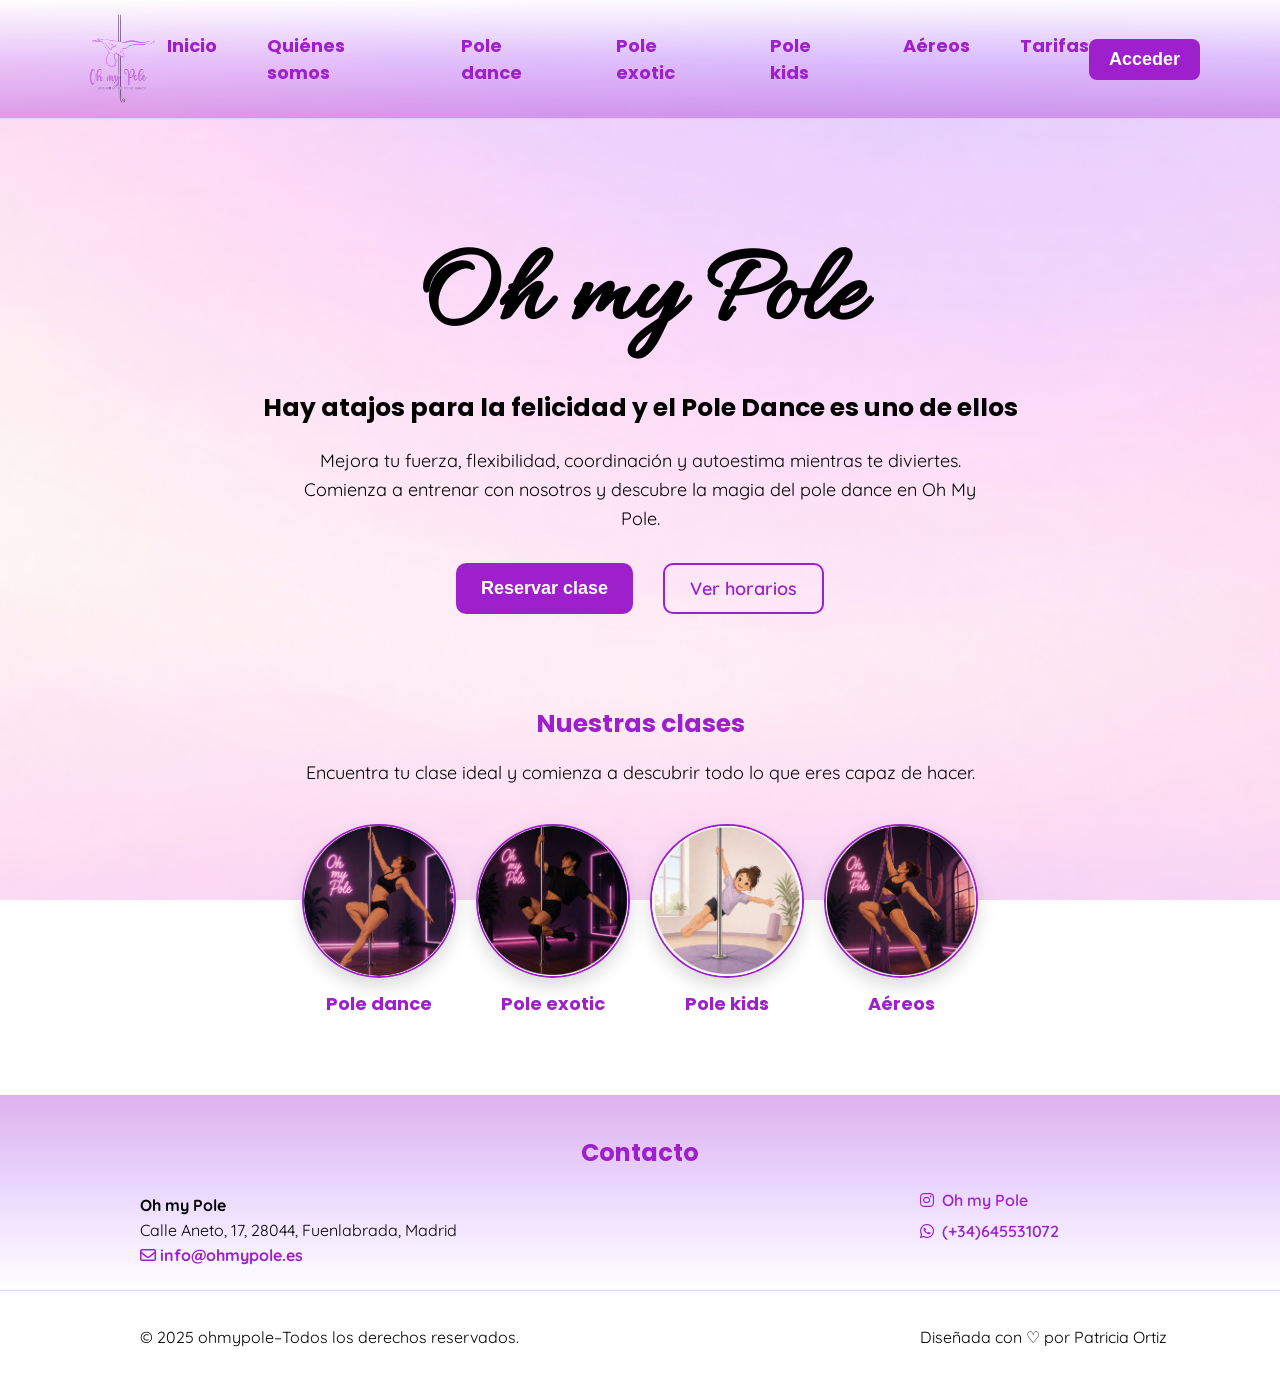
==== index.html @ c87932d9 "Add files via upload" ====
<!DOCTYPE html>
<html lang="es">

<head>
    <meta charset="UTF-8">
    <meta name="viewport" content="width=device-width, initial-scale=1.0">
    <link rel="stylesheet" href="css/style.css">
    <link rel="preconnect" href="https://fonts.googleapis.com">
    <link rel="preconnect" href="https://fonts.gstatic.com" crossorigin>
    <link
        href="https://fonts.googleapis.com/css2?family=Allura&family=Poppins:ital,wght@0,100;0,200;0,300;0,400;0,500;0,600;0,700;0,800;0,900;1,100;1,200;1,300;1,400;1,500;1,600;1,700;1,800;1,900&family=Quicksand:wght@300..700&display=swap"
        rel="stylesheet">
    <link rel="stylesheet" href="https://cdnjs.cloudflare.com/ajax/libs/font-awesome/6.5.0/css/all.min.css">
    <title>Inicio | Oh my Pole</title>
</head>

<body>
    <header>
        <nav class="navbar">
            <a href="index.html" class="ohmypole-logo">
                <img src="./assets/images/ohmypole-logo.png" alt="Oh my pole">
            </a>
            <ul class="menu">
                <li><a href="./index.html">Inicio</a></li>
                <li><a href="./views/quienessomos.html">Quiénes somos</a></li>
                <li><a href="./views/poledance.html">Pole dance</a></li>
                <li><a href="./views/poleexotic.html">Pole exotic</a></li>
                <li><a href="./views/polekids.html">Pole kids</a></li>
                <li><a href="./views/aereos.html">Aéreos</a></li>
                <li><a href="./views/tarifas.html">Tarifas</a></li>
            </ul>
            <Button class="acceder">Acceder</Button>
            <button class="hamburger" id="hamburger">
                <span></span>
                <span></span>
                <span></span>
            </button>
        </nav>
    </header>
    <main>
        <section class="hero">
            <h1>Oh my Pole</h1>
            <h2>Hay atajos para la felicidad y el Pole Dance es uno de ellos</h2>
            <p>Mejora tu fuerza, flexibilidad, coordinación y autoestima mientras te diviertes. Comienza a entrenar con
                nosotros y descubre la magia del pole dance en Oh My Pole.</p>
            <div class="botones-hero">
                <button class="btn-reservar"> Reservar clase</button>
                <a href="./views/tarifas.html#horario-section" class="btn-horarios">Ver horarios</a>
            </div>
        </section>
        <section class="clases">
            <h2>Nuestras clases</h2>
            <p>Encuentra tu clase ideal y comienza a descubrir todo lo que eres capaz de hacer.</p>
            <div class="clases-container">
                <div class="clase">
                    <a href="./views/poledance.html">
                        <div class="circulo">
                            <img src="./assets/images/dibujopoledance.png"
                                alt="Dibujo de una chica haciendo pole dance">
                        </div>
                    </a>
                    <h3>Pole dance</h3>
                </div>
                <div class="clase">
                    <a href="./views/poleexotic.html">
                        <div class="circulo">
                            <img src="./assets/images/dibujopoleexotic.png"
                                alt="Dibujo de un chico haciendo pole exotic">
                        </div>
                    </a>
                    <h3>Pole exotic</h3>
                </div>
                <div class="clase">
                    <a href="./views/polekids.html">
                        <div class="circulo">
                            <img src="./assets/images/dibujopolekids.png"
                                alt="Dibujo de una niña en clase de pole kids">
                        </div>
                    </a>
                    <h3>Pole kids</h3>
                </div>
                <div class="clase">
                    <a href="./views/aereos.html">
                        <div class="circulo">
                            <img src="./assets/images/dibujoaereos.png" alt="Dibujo de una chica haciendo aéreos">
                        </div>
                    </a>
                    <h3>Aéreos</h3>
                </div>
            </div>
        </section>
    </main>
    <section class="contacto">
        <h2>Contacto</h2>
        <div class="contacto-container">
            <div class="info-contacto">
                <p><strong>Oh my Pole</strong></p>
                <p>Calle Aneto, 17, 28044, Fuenlabrada, Madrid</p>
                <p>
                    <a href="mailto:info@ohmypole.es">
                        <i class="fa-regular fa-envelope"></i>
                        <strong>info@ohmypole.es</strong>
                    </a>
                </p>
            </div>
            <div class="redes">
                <a href="https://www.instagram.com/oh_my_pole_studio?igsh=c2FpZm5iMXFoYXc3">
                    <i class="fa-brands fa-instagram"></i>
                    Oh my Pole
                </a>
                <p>
                    <a href="https://wa.me/34645531072" target="_blank">
                        <i class="fa-brands fa-whatsapp"></i>
                        (+34)645531072
                    </a>
                </p>
            </div>
        </div>
    </section>
    <footer class="footer">
        <div class="footer-container">
            <p>© 2025 ohmypole–Todos los derechos reservados.</p>
            <p>Diseñada con ♡ por Patricia Ortiz</p>
        </div>
    </footer>
    <script src="../js/scripts.js"></script>
</body>

</html>
---- css/style.css ----
body {
    background-image: url(../assets/images/fondoweb3.png);
    background-size: cover;
    background-position: center;
    background-repeat: no-repeat;
    background-attachment: fixed;
    font-family: "Quicksand";
    margin: 0;
    overflow-x: hidden;
    min-height: 100vh;
    display: flex;
    flex-direction: column;

}


.ohmypole-logo img {
    height: 90px;
}

a.ohmypole-logo {
    display: flex;
    align-items: center;
    text-decoration: none;
}

.navbar {
    display: flex;
    justify-content: space-between;
    align-items: center;
    padding: 14px 80px;
    font-family: Poppins;
    background: linear-gradient(180deg,
            rgba(255, 255, 255, 0.95) 0%,
            rgba(210, 170, 255, 0.45) 50%,
            rgba(158, 31, 204, 0.35) 100%);
    border-bottom: 1px solid rgba(150, 100, 255, 0.3);
    position: relative;
}

.menu {
    list-style: none;
    display: flex;
    gap: 50px;
    flex: 1;
    justify-content: center;
    margin: 0;
    padding: 0;
}

.menu li {
    cursor: pointer;
    font-size: 18px;
    font-weight: bold;
    color: #9e1fcc;
}

.menu li a {
    text-decoration: none;
    color: inherit;
}

.acceder {
    background: #9e1fcc;
    color: white;
    border: none;
    padding: 10px 20px;
    border-radius: 8px;
    cursor: pointer;
    font-weight: bold;
    font-size: 18px;
}

main {
    flex: 1;
}

.hero {
    text-align: center;
    padding: 10px 20px;
    max-width: 800px;
    margin: auto;
    margin-top: 10px;
}

.hero h1 {
    font-size: 110px;
    margin-bottom: 20px;
    font-family: allura;
}

.hero h2 {
    font-size: 25px;
    margin-bottom: 20px;
    font-family: Poppins;
}

.hero p {
    font-size: 18px;
    line-height: 1.6;
    margin-bottom: 30px;
    max-width: 700px;
    margin-left: auto;
    margin-right: auto;
}

.botones-hero {
    display: flex;
    justify-content: center;
    gap: 30px;
}

.btn-reservar {
    background: #9e1fcc;
    color: white;
    border: none;
    padding: 12px 25px;
    border-radius: 10px;
    cursor: pointer;
    font-weight: 600;
    font-size: 18px;
    transition: 0.3s;
}

.btn-horarios {
    background: transparent;
    border: 2px solid #9e1fcc;
    color: #9e1fcc;
    padding: 12px 25px;
    border-radius: 10px;
    cursor: pointer;
    font-weight: 600;
    font-size: 18px;
    transition: 0.3s;
    text-decoration: none;
    display: inline-block;
}

.btn-horarios:hover {
    background: #9e1fcc;
    color: white;
}

.clases {
    text-align: center;
    padding: 60px 20px;
}

.clases h2 {
    font-size: 25px;
    color: #9e1fcc;
    margin-bottom: 10px;
    font-family: poppins;
}

.clases p {
    font-size: 18px;
    margin-bottom: 40px;
}

.clases-container {
    display: flex;
    justify-content: center;
    gap: 20px;
    margin-top: 20px;
    align-items: center;
    flex-wrap: wrap;
}

.circulo {
    width: 150px;
    height: 150px;
    border-radius: 50%;
    overflow: hidden;
    margin: auto;
    border: 2px solid #9e1fcc;
    box-shadow: 0 8px 18px rgba(0, 0, 0, 0.15);
    transition: 0.3s;
    cursor: pointer;
}

.circulo img {
    width: 100%;
    height: 100%;
    object-fit: cover;
    display: block;
}

.circulo:hover {
    transform: scale(1.20);
}

.clase h3 {
    margin-top: 12px;
    font-size: 18px;
    color: #9e1fcc;
    font-family: poppins;
}

.clase {
    text-align: center;
    display: flex;
    flex-direction: column;
    align-items: center;
}

.clase a {
    display: block;
    text-decoration: none;
}

.contacto {
    padding: 20px 60px;
    text-align: center;

    background: linear-gradient(0deg,
            rgba(255, 255, 255, 0.95) 0%,
            rgba(210, 170, 255, 0.45) 50%,
            rgba(158, 31, 204, 0.35) 100%);
}

.contacto h2 {
    font-family: poppins;
    color: #9e1fcc;
}

.contacto-container {
    display: flex;
    justify-content: space-between;
    margin: auto;
    max-width: 1000px;
}

.contacto-container p {
    margin: 5px 0;
    font-size: 16px;
}

.info-contacto {
    text-align: left;
}

.info-contacto a {
    color: #9e1fcc;
    text-decoration: none;
}

.redes a {
    display: flex;
    align-items: center;
    gap: 8px;
    text-decoration: none;
    color: #9e1fcc;
    font-weight: 600;
}

.redes {
    display: flex;
    flex-direction: column;
    align-items: flex-start;
    gap: 6px;
    width: 220px;
}

.footer {
    padding: 20px 60px;
    border-top: 1px solid rgba(150, 100, 255, 0.3);
    background-color: white;
}

.footer-container {
    display: flex;
    justify-content: space-between;
    margin: auto;
    max-width: 1000px;
}

.footer-container p:last-child {
    text-align: left;
    white-space: nowrap;
    width: 220px;
}

.somos {
    text-align: justify;
    padding: 30px 20px;
    max-width: 800px;
    margin: auto;
    margin-top: 0px;
    line-height: 1.5;
}

.somos+.somos {
    padding-top: 0;
}

.somos h2 {
    font-size: 25px;
    color: #9e1fcc;
    margin-bottom: 10px;
    font-family: poppins;
}

.profes-container {
    display: flex;
    justify-content: center;
    gap: 30px;
    margin-top: 30px;
    flex-wrap: wrap;
}

.profe {
    width: 180px;
    text-align: center;
}

.profe h3 {
    margin-top: 15px;
    font-size: 18px;
}

.profe h4 {
    font-size: 14px;
    font-weight: 400;
    margin-top: 5px;
}

.opiniones h3 {
    font-size: 25px;
    color: #9e1fcc;
    font-family: poppins;
    max-width: 800px;
    margin: auto;
    margin-bottom: 20px;
    margin-top: -30px;
}

.opiniones {
    max-width: 1000px;
    margin: auto;
    padding: 30px 20px;
}

.poledance {
    text-align: justify;
    padding: 50px 20px 30px 20px;
    max-width: 800px;
    margin: auto;
    line-height: 1.5;
}

.poledance h2 {
    font-size: 25px;
    color: #9e1fcc;
    margin-top: 0;
    margin-bottom: 10px;
    font-family: poppins;
}

.poleexotic {
    text-align: justify;
    padding: 50px 20px 30px 20px;
    max-width: 800px;
    margin: auto;
    line-height: 1.5;
}

.poleexotic h2 {
    font-size: 25px;
    color: #9e1fcc;
    margin-top: 0;
    margin-bottom: 10px;
    font-family: poppins;
}

.polekids {
    text-align: justify;
    padding: 50px 20px 30px 20px;
    max-width: 800px;
    margin: auto;
    line-height: 1.5;
}

.polekids h2 {
    font-size: 25px;
    color: #9e1fcc;
    margin-top: 0;
    margin-bottom: 10px;
    font-family: poppins;
}

.aereos {
    text-align: justify;
    padding: 50px 20px 30px 20px;
    max-width: 800px;
    margin: auto;
    line-height: 1.5;
}

.aereos h2 {
    font-size: 25px;
    color: #9e1fcc;
    margin-top: 0;
    margin-bottom: 10px;
    font-family: poppins;
}

.aereos h3 {
    font-size: 20px;
    color: #9e1fcc;
    margin-top: 30px;
    margin-bottom: 8px;
    font-family: poppins;
}

.aereos-cierre {
    margin-top: 40px;
    font-style: italic;
    text-align: center;
}

.tarifas-intro {
    text-align: center;
    padding: 50px 20px 20px 20px;
    max-width: 800px;
    margin: auto;
}

.tarifas-intro h2 {
    font-size: 32px;
    color: #9e1fcc;
    font-family: Poppins;
    margin-bottom: 10px;
}

.tarifas-intro p {
    font-size: 18px;
    line-height: 1.6;
}

.tarjetas-container {
    display: flex;
    justify-content: center;
    flex-wrap: wrap;
    gap: 24px;
    padding: 30px 20px;
    max-width: 1000px;
    margin: auto;
}

.tarjeta {
    background: white;
    border-radius: 16px;
    border: 2px solid #9e1fcc;
    box-shadow: 0 6px 20px rgba(158, 31, 204, 0.15);
    padding: 30px 24px;
    text-align: center;
    width: 200px;
    transition: transform 0.3s;
}

.tarjeta:hover {
    transform: translateY(-6px);
}

.tarjeta .precio {
    font-size: 42px;
    font-weight: 800;
    color: #9e1fcc;
    font-family: Poppins;
    line-height: 1;
}

.tarjeta .precio span {
    font-size: 18px;
    font-weight: 600;
}

.tarjeta .descripcion {
    font-size: 15px;
    font-weight: 700;
    margin-top: 12px;
    color: #333;
    font-family: Poppins;
    text-transform: uppercase;
    letter-spacing: 0.5px;
}

.extras-section {
    max-width: 900px;
    margin: 10px auto 30px auto;
    padding: 0 20px;
    display: flex;
    gap: 20px;
    flex-wrap: wrap;
    justify-content: center;
}

.extra-card {
    background: white;
    border-radius: 12px;
    border-left: 5px solid #9e1fcc;
    padding: 20px 24px;
    flex: 1;
    min-width: 260px;
    max-width: 400px;
    box-shadow: 0 4px 12px rgba(0, 0, 0, 0.08);
}

.extra-card h4 {
    font-family: Poppins;
    color: #9e1fcc;
    font-size: 17px;
    margin: 0 0 8px 0;
    text-transform: uppercase;
}

.extra-card p {
    font-size: 14px;
    line-height: 1.6;
    margin: 0;
    color: #444;
}

.nota-incluye {
    text-align: center;
    max-width: 700px;
    margin: 0 auto 40px auto;
    padding: 0 20px;
    font-size: 15px;
    color: #555;
    line-height: 1.7;
}

.nota-incluye strong {
    color: #9e1fcc;
}

.horario-section {
    max-width: 1100px;
    margin: 0 auto 50px auto;
    padding: 0 20px;
}

.horario-section h2 {
    font-family: Poppins;
    color: #9e1fcc;
    font-size: 28px;
    text-align: center;
    margin-bottom: 24px;
}

.horario-tabla-wrap {
    overflow-x: auto;
}

.horario-tabla {
    width: 100%;
    border-collapse: collapse;
    font-family: Poppins;
    font-size: 13px;
    min-width: 700px;
}

.horario-tabla th {
    background-color: #9e1fcc;
    color: white;
    padding: 10px 8px;
    text-align: center;
    font-weight: 700;
    font-size: 14px;
    letter-spacing: 0.5px;
}

.horario-tabla td {
    border: 1px solid #ddd;
    padding: 6px 8px;
    vertical-align: middle;
    text-align: center;
}

.td-hora {
    font-weight: 800;
    font-size: 16px;
    color: white;
    background-color: #9e1fcc;
    white-space: nowrap;
    text-align: center;
    width: 60px;
}

.td-sala {
    font-weight: 700;
    font-size: 11px;
    color: #555;
    background-color: #f7f0ff;
    white-space: nowrap;
    text-transform: uppercase;
    width: 80px;
}

.clase-pill {
    display: inline-block;
    border-radius: 6px;
    padding: 4px 8px;
    font-weight: 700;
    font-size: 11px;
    color: #1a1a1a;
    text-transform: uppercase;
    letter-spacing: 0.3px;
    line-height: 1.3;
}

.pd {
    background-color: #00d4d4;
}

.pd3 {
    background-color: #f5c400;
}

.pe {
    background-color: #ff5252;
    color: white;
}

.fl {
    background-color: #ff4db8;
    color: white;
}

.pl {
    background-color: #aaff00;
}

.ae {
    background-color: #b0b0b0;
}

.vt {
    background-color: #4caf50;
    color: white;
}

.leyenda {
    display: flex;
    flex-wrap: wrap;
    gap: 10px;
    justify-content: center;
    margin-top: 20px;
    font-size: 13px;
    font-family: Poppins;
}

.leyenda-item {
    display: flex;
    align-items: center;
    gap: 6px;
}

.leyenda-color {
    width: 18px;
    height: 18px;
    border-radius: 4px;
}

.tarifas-cta {
    text-align: center;
    padding: 20px 20px 50px 20px;
}

.tarifas-cta p {
    font-size: 18px;
    margin-bottom: 20px;
}

.btn-contactar {
    background: #9e1fcc;
    color: white;
    border: none;
    padding: 14px 36px;
    border-radius: 10px;
    cursor: pointer;
    font-weight: 700;
    font-size: 18px;
    font-family: Poppins;
    text-decoration: none;
    transition: 0.3s;
    display: inline-block;
}

.btn-contactar:hover {
    background: #7a0fa8;
}


/* HAMBURGER */
.hamburger {
    display: none;
    flex-direction: column;
    gap: 5px;
    cursor: pointer;
    background: none;
    border: none;
    padding: 4px;
}

.hamburger span {
    display: block;
    width: 26px;
    height: 3px;
    background: #9e1fcc;
    border-radius: 3px;
    transition: 0.3s;
}

.hamburger.open span:nth-child(1) {
    transform: translateY(8px) rotate(45deg);
}

.hamburger.open span:nth-child(2) {
    opacity: 0;
}

.hamburger.open span:nth-child(3) {
    transform: translateY(-8px) rotate(-45deg);
}


/*  RESPONSIVE — TABLET (≤ 900px) */
@media (max-width: 900px) {
    .navbar {
        padding: 14px 24px;
        flex-wrap: wrap;
        gap: 0;
    }

    .hamburger {
        display: flex;
    }

    .acceder {
        font-size: 15px;
        padding: 8px 14px;
    }

    .menu {
        display: none;
        flex-direction: column;
        gap: 0;
        width: 100%;
        padding: 8px 0 4px 0;
        position: absolute;
        top: 100%;
        left: 0;
        right: 0;
        background: white;
        box-shadow: 0 8px 20px rgba(158, 31, 204, 0.15);
        z-index: 100;
    }

    .menu.open {
        display: flex;
    }

    .menu.open {
        display: flex;
    }

    .menu li {
        padding: 12px 0;
        border-top: 1px solid rgba(150, 100, 255, 0.2);
        font-size: 16px;
        text-align: center;
    }

    .hero h1 {
        font-size: 72px;
    }

    .hero h2 {
        font-size: 20px;
    }

    .contacto {
        padding: 20px 24px;
    }

    .contacto-container {
        flex-direction: column;
        align-items: center;
        gap: 20px;
        text-align: center;
    }

    .info-contacto {
        text-align: center;
    }

    .redes {
        align-items: center;
        width: auto;
    }

    .footer {
        padding: 20px 24px;
    }

    .footer-container {
        flex-direction: column;
        align-items: center;
        gap: 6px;
        text-align: center;
    }

    .footer-container p:last-child {
        width: auto;
        text-align: center;
        white-space: normal;
    }
}


/* RESPONSIVE — MÓVIL (≤ 480px) */
@media (max-width: 480px) {
    .ohmypole-logo img {
        height: 60px;
    }

    .hero {
        padding: 20px 16px;
    }

    .hero h1 {
        font-size: 52px;
    }

    .hero h2 {
        font-size: 17px;
    }

    .hero p {
        font-size: 15px;
    }

    .botones-hero {
        flex-direction: column;
        align-items: center;
        gap: 14px;
    }

    .btn-reservar,
    .btn-horarios {
        width: 100%;
        max-width: 280px;
        text-align: center;
    }

    .somos h2,
    .poledance h2,
    .poleexotic h2,
    .polekids h2,
    .aereos h2,
    .aereos h3 {
        text-align: center;
    }

    .clases {
        padding: 40px 16px;
    }

    .circulo {
        width: 120px;
        height: 120px;
    }

    .tarjeta {
        width: 100%;
        max-width: 280px;
    }

    .extra-card {
        min-width: unset;
        width: 100%;
    }

    .somos,
    .poledance,
    .poleexotic,
    .polekids,
    .aereos {
        padding: 30px 16px;
    }

    .tarifas-intro h2 {
        font-size: 26px;
    }
}
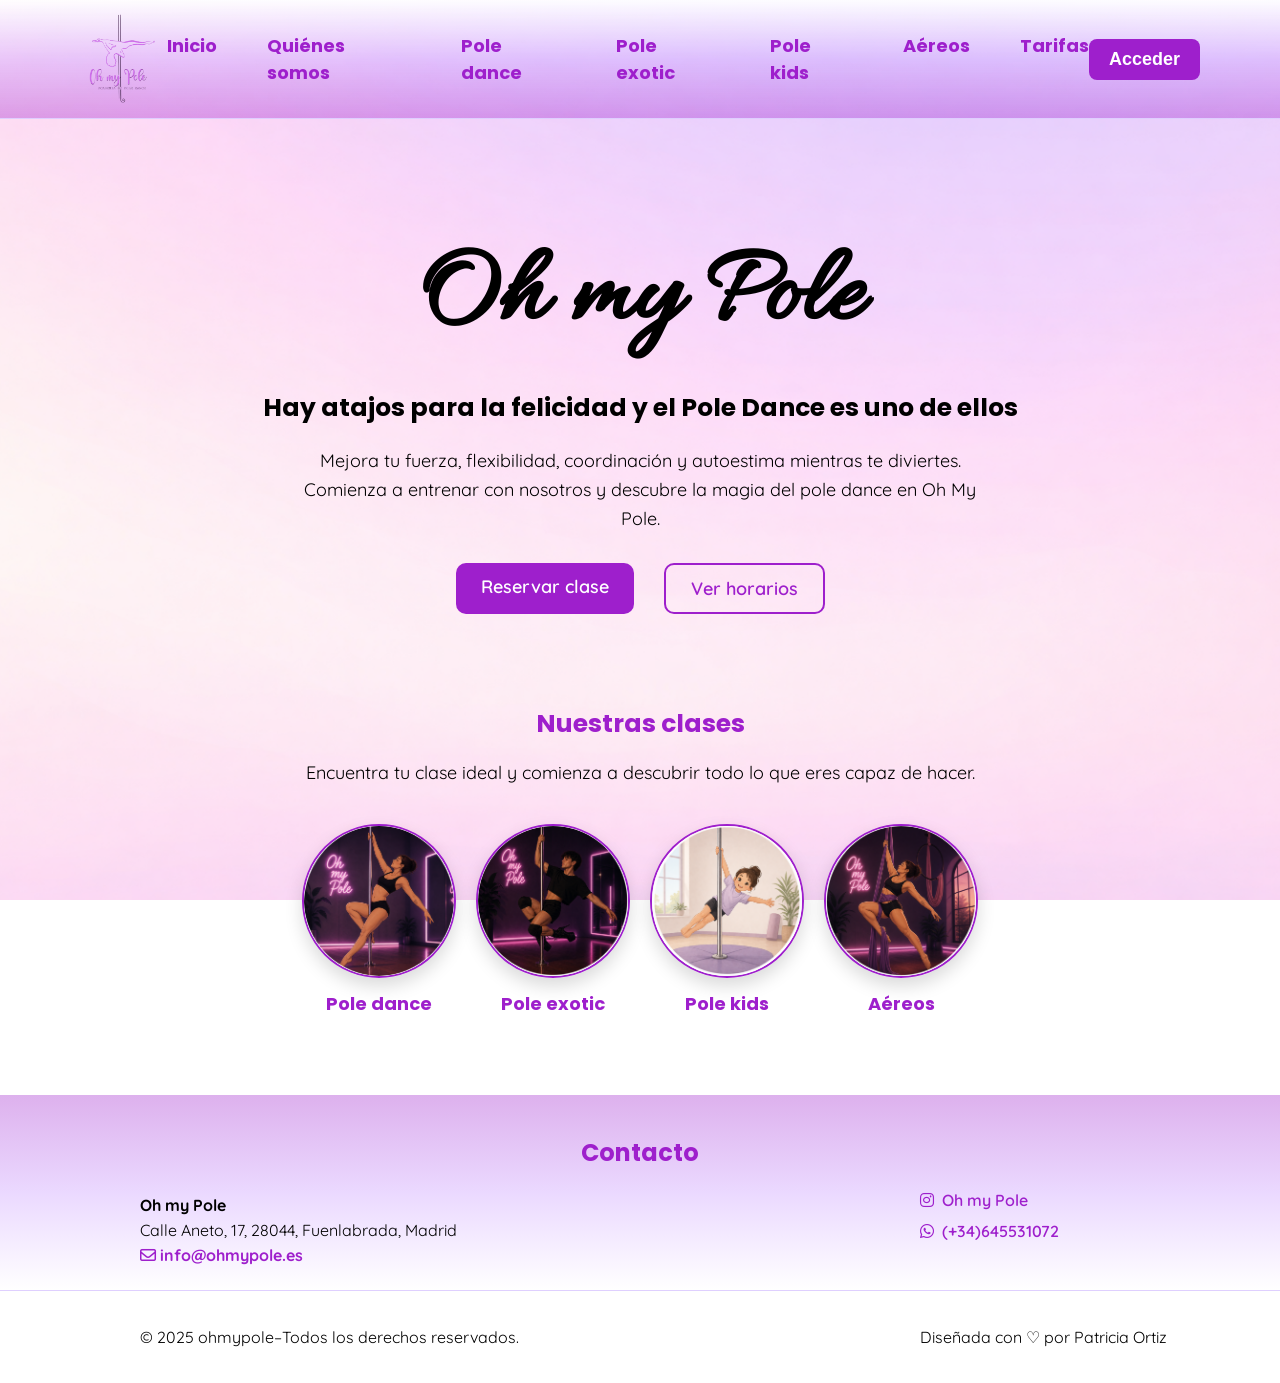
==== commit f23adc32: "Añadir sistema de reservas y panel admin" ====
--- a/index.html
+++ b/index.html
@@ -29,7 +29,7 @@
                 <li><a href="./views/aereos.html">Aéreos</a></li>
                 <li><a href="./views/tarifas.html">Tarifas</a></li>
             </ul>
-            <Button class="acceder">Acceder</Button>
+            <button class="acceder" onclick="window.location.href='../views/acceder.html'">Acceder</button>
             <button class="hamburger" id="hamburger">
                 <span></span>
                 <span></span>
@@ -44,7 +44,7 @@
             <p>Mejora tu fuerza, flexibilidad, coordinación y autoestima mientras te diviertes. Comienza a entrenar con
                 nosotros y descubre la magia del pole dance en Oh My Pole.</p>
             <div class="botones-hero">
-                <button class="btn-reservar"> Reservar clase</button>
+                <a href="https://wa.me/34645531072" target="_blank" class="btn-reservar"> Reservar clase </a>
                 <a href="./views/tarifas.html#horario-section" class="btn-horarios">Ver horarios</a>
             </div>
         </section>
--- a/css/style.css
+++ b/css/style.css
@@ -120,6 +120,7 @@
     font-weight: 600;
     font-size: 18px;
     transition: 0.3s;
+    text-decoration: none;
 }
 
 .btn-horarios {
@@ -703,6 +704,343 @@
     background: none;
     border: none;
     padding: 4px;
+}
+
+/* página de acceder */
+
+
+.auth-container {
+    max-width: 420px;
+    margin: 60px auto;
+    background: white;
+    border-radius: 20px;
+    padding: 40px 36px;
+    box-shadow: 0 8px 30px rgba(158, 31, 204, 0.15);
+    border: 1px solid rgba(158, 31, 204, 0.15);
+}
+
+.auth-container h2 {
+    font-family: Poppins;
+    color: #9e1fcc;
+    text-align: center;
+    margin-bottom: 8px;
+    font-size: 26px;
+}
+
+.auth-container p.subtitle {
+    text-align: center;
+    color: #777;
+    font-size: 14px;
+    margin-bottom: 28px;
+}
+
+.tabs {
+    display: flex;
+    margin-bottom: 28px;
+    border-bottom: 2px solid #eee;
+}
+
+.tab {
+    flex: 1;
+    text-align: center;
+    padding: 10px;
+    cursor: pointer;
+    font-family: Poppins;
+    font-weight: 600;
+    color: #aaa;
+    transition: 0.3s;
+    border-bottom: 3px solid transparent;
+    margin-bottom: -2px;
+}
+
+.tab.active {
+    color: #9e1fcc;
+    border-bottom: 3px solid #9e1fcc;
+}
+
+.form-group {
+    margin-bottom: 18px;
+}
+
+.form-group label {
+    display: block;
+    font-size: 14px;
+    font-weight: 600;
+    color: #555;
+    margin-bottom: 6px;
+    font-family: Poppins;
+}
+
+.form-group input {
+    width: 100%;
+    padding: 12px 14px;
+    border: 1.5px solid #ddd;
+    border-radius: 10px;
+    font-size: 15px;
+    font-family: Quicksand;
+    transition: 0.3s;
+    box-sizing: border-box;
+}
+
+.form-group input:focus {
+    outline: none;
+    border-color: #9e1fcc;
+}
+
+.btn-auth {
+    width: 100%;
+    background: #9e1fcc;
+    color: white;
+    border: none;
+    padding: 14px;
+    border-radius: 10px;
+    font-size: 16px;
+    font-family: Poppins;
+    font-weight: 700;
+    cursor: pointer;
+    transition: 0.3s;
+    margin-top: 8px;
+}
+
+.btn-auth:hover {
+    background: #7a0fa8;
+}
+
+.error-msg {
+    color: #e53935;
+    font-size: 13px;
+    text-align: center;
+    margin-top: 12px;
+    display: none;
+    font-family: Poppins;
+}
+
+.success-msg {
+    color: #43a047;
+    font-size: 13px;
+    text-align: center;
+    margin-top: 12px;
+    display: none;
+    font-family: Poppins;
+}
+
+#form-registro {
+    display: none;
+}
+
+/* MI PANEL */
+
+
+.panel-container {
+    max-width: 900px;
+    margin: 40px auto;
+    padding: 0 20px;
+}
+
+.panel-header {
+    display: flex;
+    justify-content: space-between;
+    align-items: center;
+    margin-bottom: 32px;
+    flex-wrap: wrap;
+    gap: 12px;
+}
+
+.panel-header h2 {
+    font-family: Poppins;
+    color: #9e1fcc;
+    font-size: 26px;
+    margin: 0;
+}
+
+.btn-salir {
+    background: transparent;
+    border: 2px solid #9e1fcc;
+    color: #9e1fcc;
+    padding: 8px 20px;
+    border-radius: 8px;
+    cursor: pointer;
+    font-weight: 600;
+    font-family: Poppins;
+    transition: 0.3s;
+}
+
+.btn-salir:hover {
+    background: #9e1fcc;
+    color: white;
+}
+
+/* MIS RESERVAS */
+.reservas-section {
+    background: white;
+    border-radius: 16px;
+    padding: 28px;
+    box-shadow: 0 4px 16px rgba(158, 31, 204, 0.1);
+    margin-bottom: 32px;
+}
+
+.reservas-section h3 {
+    font-family: Poppins;
+    color: #9e1fcc;
+    margin: 0 0 20px 0;
+    font-size: 20px;
+}
+
+.sin-reservas {
+    color: #aaa;
+    font-size: 15px;
+    text-align: center;
+    padding: 20px 0;
+}
+
+.reserva-card {
+    display: flex;
+    justify-content: space-between;
+    align-items: center;
+    padding: 14px 16px;
+    border-radius: 10px;
+    background: #f7f0ff;
+    margin-bottom: 10px;
+    gap: 12px;
+    flex-wrap: wrap;
+}
+
+.reserva-info {
+    font-family: Poppins;
+}
+
+.reserva-info .clase-nombre {
+    font-weight: 700;
+    color: #9e1fcc;
+    font-size: 15px;
+}
+
+.reserva-info .clase-detalle {
+    font-size: 13px;
+    color: #666;
+    margin-top: 3px;
+}
+
+.btn-cancelar {
+    background: transparent;
+    border: 1.5px solid #e53935;
+    color: #e53935;
+    padding: 6px 14px;
+    border-radius: 8px;
+    cursor: pointer;
+    font-size: 13px;
+    font-family: Poppins;
+    font-weight: 600;
+    transition: 0.3s;
+    white-space: nowrap;
+}
+
+.btn-cancelar:hover {
+    background: #e53935;
+    color: white;
+}
+
+/* HORARIO */
+.horario-panel h3 {
+    font-family: Poppins;
+    color: #9e1fcc;
+    font-size: 20px;
+    margin-bottom: 20px;
+}
+
+.dias-grid {
+    display: flex;
+    flex-direction: column;
+    gap: 16px;
+}
+
+.dia-bloque {
+    background: white;
+    border-radius: 14px;
+    padding: 20px;
+    box-shadow: 0 4px 16px rgba(158, 31, 204, 0.08);
+}
+
+.dia-titulo {
+    font-family: Poppins;
+    font-weight: 700;
+    color: #9e1fcc;
+    font-size: 16px;
+    margin-bottom: 12px;
+    text-transform: uppercase;
+    letter-spacing: 0.5px;
+}
+
+.clases-lista {
+    display: flex;
+    flex-wrap: wrap;
+    gap: 10px;
+}
+
+.clase-item {
+    background: #f7f0ff;
+    border: 1.5px solid rgba(158, 31, 204, 0.2);
+    border-radius: 10px;
+    padding: 10px 14px;
+    cursor: pointer;
+    transition: 0.3s;
+    font-family: Poppins;
+    min-width: 160px;
+}
+
+.clase-item:hover {
+    background: #9e1fcc;
+    color: white;
+    border-color: #9e1fcc;
+}
+
+.clase-item:hover .clase-hora,
+.clase-item:hover .clase-sala {
+    color: rgba(255, 255, 255, 0.8);
+}
+
+.clase-item.reservada {
+    background: #e8f5e9;
+    border-color: #43a047;
+}
+
+.clase-nombre-item {
+    font-weight: 700;
+    font-size: 13px;
+    color: #9e1fcc;
+}
+
+.clase-item.reservada .clase-nombre-item {
+    color: #2e7d32;
+}
+
+.clase-hora {
+    font-size: 12px;
+    color: #888;
+    margin-top: 3px;
+}
+
+.clase-sala {
+    font-size: 11px;
+    color: #aaa;
+    margin-top: 2px;
+}
+
+.toast {
+    position: fixed;
+    bottom: 30px;
+    left: 50%;
+    transform: translateX(-50%);
+    background: #9e1fcc;
+    color: white;
+    padding: 14px 28px;
+    border-radius: 12px;
+    font-family: Poppins;
+    font-weight: 600;
+    font-size: 14px;
+    box-shadow: 0 4px 20px rgba(0, 0, 0, 0.2);
+    display: none;
+    z-index: 999;
 }
 
 .hamburger span {
